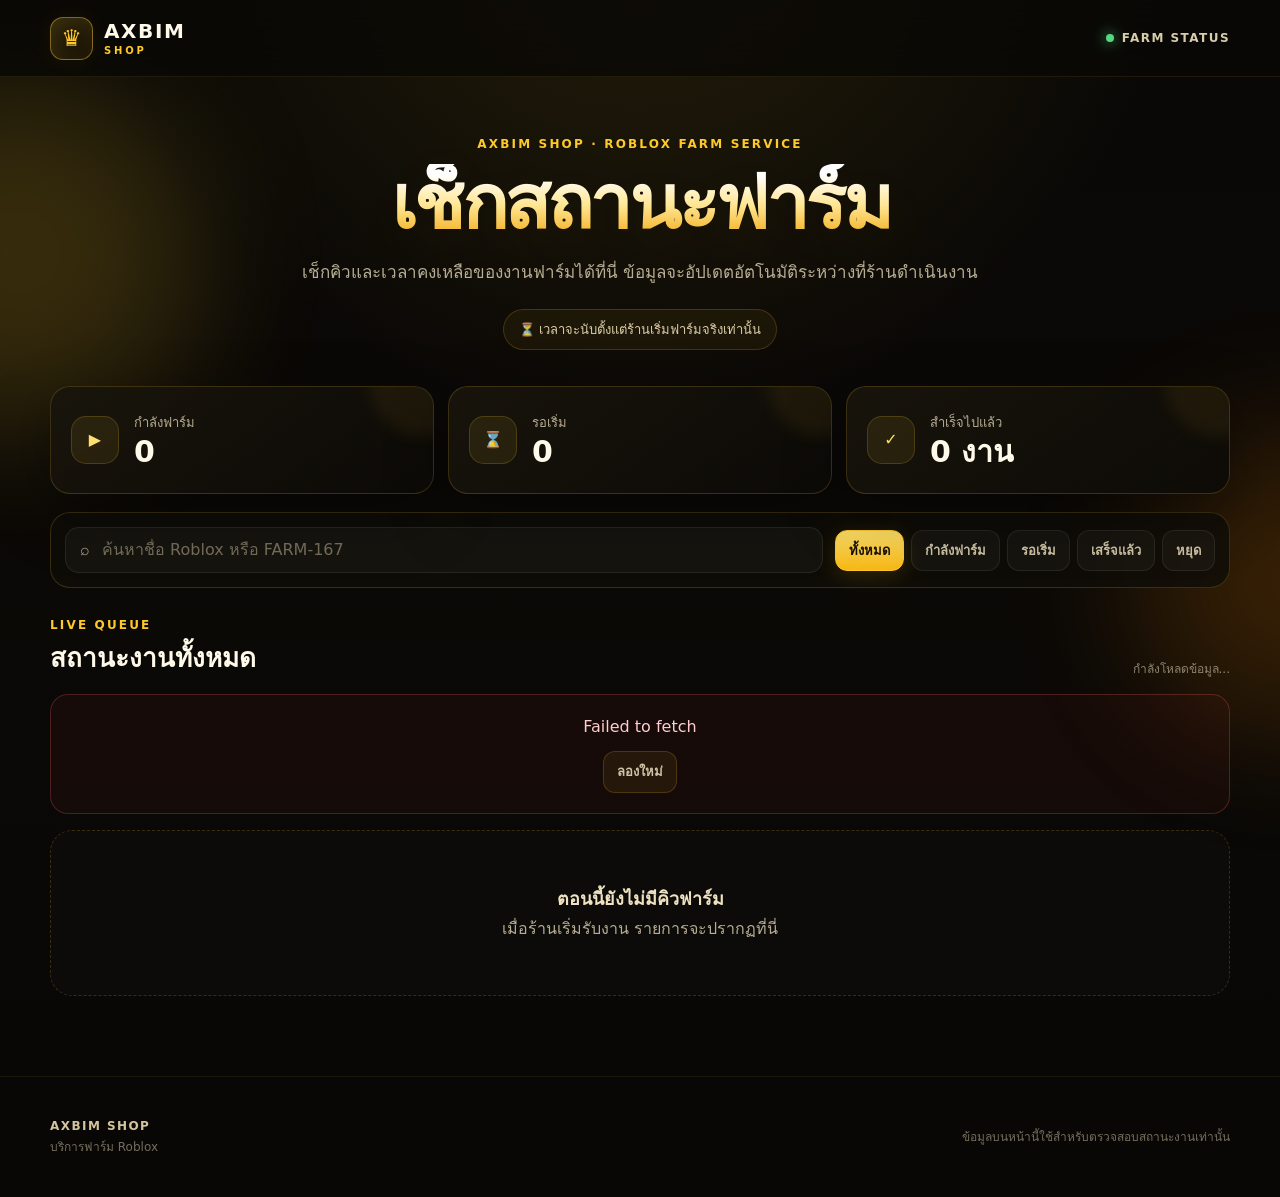
==== index.html @ c3d2c77f "Add files via upload" ====
<!doctype html>
<html lang="th">
<head>
  <meta charset="utf-8">
  <meta name="viewport" content="width=device-width, initial-scale=1">
  <meta name="theme-color" content="#090806">
  <meta name="description" content="เช็กสถานะงานฟาร์ม AXBIM SHOP แบบเรียลไทม์">
  <title>เช็กสถานะฟาร์ม | AXBIM SHOP</title>
  <link rel="stylesheet" href="./style.css">
</head>
<body>
  <div class="ambient ambient-one" aria-hidden="true"></div>
  <div class="ambient ambient-two" aria-hidden="true"></div>

  <header class="site-header">
    <div class="shell header-inner">
      <a class="brand" href="./" aria-label="AXBIM SHOP">
        <span class="brand-mark" aria-hidden="true">♛</span>
        <span class="brand-copy">
          <strong>AXBIM</strong>
          <span>SHOP</span>
        </span>
      </a>
      <div class="live-pill"><span class="live-dot" aria-hidden="true"></span> FARM STATUS</div>
    </div>
  </header>

  <main class="shell main-content">
    <section class="hero" aria-labelledby="page-title">
      <p class="eyebrow">AXBIM SHOP · ROBLOX FARM SERVICE</p>
      <h1 id="page-title">เช็กสถานะฟาร์ม</h1>
      <p class="hero-copy">เช็กคิวและเวลาคงเหลือของงานฟาร์มได้ที่นี่ ข้อมูลจะอัปเดตอัตโนมัติระหว่างที่ร้านดำเนินงาน</p>
      <div class="hero-note"><span aria-hidden="true">⏳</span> เวลาจะนับตั้งแต่ร้านเริ่มฟาร์มจริงเท่านั้น</div>
    </section>

    <section class="summary-grid" aria-label="สรุปสถานะ">
      <article class="summary-card summary-running">
        <span class="summary-icon" aria-hidden="true">▶</span>
        <div><span class="summary-label">กำลังฟาร์ม</span><strong id="running-count">0</strong></div>
      </article>
      <article class="summary-card summary-waiting">
        <span class="summary-icon" aria-hidden="true">⌛</span>
        <div><span class="summary-label">รอเริ่ม</span><strong id="waiting-count">0</strong></div>
      </article>
      <article class="summary-card summary-completed">
        <span class="summary-icon" aria-hidden="true">✓</span>
        <div><span class="summary-label">สำเร็จไปแล้ว</span><strong id="completed-count">0 งาน</strong></div>
      </article>
    </section>

    <section class="toolbar" aria-label="ค้นหาและกรองงาน">
      <label class="search-box" for="farm-search">
        <span aria-hidden="true">⌕</span>
        <input id="farm-search" type="search" autocomplete="off" placeholder="ค้นหาชื่อ Roblox หรือ FARM-167">
      </label>

      <div class="filter-row" role="group" aria-label="กรองสถานะ">
        <button class="filter-button is-active" type="button" data-filter="all">ทั้งหมด</button>
        <button class="filter-button" type="button" data-filter="running">กำลังฟาร์ม</button>
        <button class="filter-button" type="button" data-filter="waiting">รอเริ่ม</button>
        <button class="filter-button" type="button" data-filter="completed">เสร็จแล้ว</button>
        <button class="filter-button" type="button" data-filter="stopped">หยุด</button>
      </div>
    </section>

    <section class="list-section" aria-labelledby="queue-title">
      <div class="section-heading">
        <div>
          <p class="section-kicker">LIVE QUEUE</p>
          <h2 id="queue-title">สถานะงานทั้งหมด</h2>
        </div>
        <p id="last-updated" class="last-updated" aria-live="polite">กำลังโหลดข้อมูล...</p>
      </div>

      <div id="status-panel" class="status-panel" hidden>
        <p id="status-message"></p>
        <button id="retry-button" class="retry-button" type="button">ลองใหม่</button>
      </div>

      <div id="farm-list" class="farm-list" aria-live="polite" aria-busy="true"></div>
    </section>
  </main>

  <footer class="site-footer">
    <div class="shell footer-inner">
      <div><strong>AXBIM SHOP</strong><span>บริการฟาร์ม Roblox</span></div>
      <p>ข้อมูลบนหน้านี้ใช้สำหรับตรวจสอบสถานะงานเท่านั้น</p>
    </div>
  </footer>

  <script src="./config.js"></script>
  <script type="module" src="./src/app.js?v=2"></script>
</body>
</html>
---- style.css ----
:root {
  color-scheme: dark;
  --bg: #090806;
  --bg-soft: #100e09;
  --panel: rgba(20, 17, 10, 0.9);
  --panel-strong: #17130a;
  --line: rgba(255, 201, 46, 0.18);
  --line-strong: rgba(255, 205, 58, 0.45);
  --gold: #ffc928;
  --gold-2: #ffdf6d;
  --gold-deep: #bf7c00;
  --text: #fff9e9;
  --muted: #b7ad92;
  --blue: #59a8ff;
  --green: #57d681;
  --orange: #ff9d3d;
  --red: #ff6464;
  --shadow: 0 20px 60px rgba(0, 0, 0, 0.38);
  --radius: 24px;
}

* { box-sizing: border-box; }
html { scroll-behavior: smooth; }
body {
  margin: 0;
  min-height: 100vh;
  background:
    radial-gradient(circle at 50% -10%, rgba(255, 198, 32, 0.12), transparent 34rem),
    linear-gradient(180deg, #090806 0%, #0b0906 52%, #070706 100%);
  color: var(--text);
  font-family: Inter, ui-sans-serif, system-ui, -apple-system, BlinkMacSystemFont, "Segoe UI", "Noto Sans Thai", sans-serif;
  line-height: 1.5;
  overflow-x: hidden;
}

button, input { font: inherit; }
button { color: inherit; }
a { color: inherit; text-decoration: none; }

.shell {
  width: min(1180px, calc(100% - 32px));
  margin-inline: auto;
}

.ambient {
  position: fixed;
  pointer-events: none;
  filter: blur(70px);
  opacity: 0.18;
  border-radius: 999px;
  z-index: -1;
}
.ambient-one { width: 360px; height: 360px; background: #ffcc28; top: 8%; left: -160px; }
.ambient-two { width: 300px; height: 300px; background: #ff8a00; right: -160px; top: 48%; }

.site-header {
  position: sticky;
  top: 0;
  z-index: 20;
  border-bottom: 1px solid rgba(255, 211, 72, 0.09);
  background: rgba(9, 8, 6, 0.78);
  backdrop-filter: blur(18px);
}
.header-inner {
  min-height: 76px;
  display: flex;
  align-items: center;
  justify-content: space-between;
  gap: 20px;
}
.brand { display: inline-flex; align-items: center; gap: 11px; }
.brand-mark {
  width: 43px;
  height: 43px;
  display: grid;
  place-items: center;
  border: 1px solid var(--line-strong);
  border-radius: 13px;
  color: var(--gold);
  background: linear-gradient(145deg, rgba(255, 211, 62, 0.16), rgba(255, 151, 0, 0.04));
  box-shadow: inset 0 0 18px rgba(255, 201, 40, 0.08), 0 0 22px rgba(255, 201, 40, 0.06);
  font-size: 23px;
}
.brand-copy { display: grid; line-height: 1; }
.brand-copy strong { letter-spacing: 0.08em; font-size: 20px; }
.brand-copy span { color: var(--gold); font-weight: 900; letter-spacing: 0.28em; font-size: 10px; margin-top: 5px; }
.live-pill {
  display: inline-flex;
  align-items: center;
  gap: 8px;
  color: #d8cda9;
  font-size: 12px;
  letter-spacing: 0.12em;
  font-weight: 800;
}
.live-dot { width: 8px; height: 8px; border-radius: 50%; background: var(--green); box-shadow: 0 0 14px var(--green); }

.main-content { padding-block: 58px 80px; }
.hero { text-align: center; max-width: 820px; margin: 0 auto 36px; }
.eyebrow, .section-kicker {
  margin: 0 0 11px;
  color: var(--gold);
  font-weight: 900;
  letter-spacing: 0.18em;
  font-size: 12px;
}
.hero h1 {
  margin: 0;
  font-size: clamp(42px, 7vw, 76px);
  line-height: 1.03;
  letter-spacing: -0.045em;
  background: linear-gradient(180deg, #fff 14%, #ffe899 52%, #f0a70c 100%);
  -webkit-background-clip: text;
  background-clip: text;
  color: transparent;
  text-shadow: 0 16px 60px rgba(255, 190, 27, 0.08);
}
.hero-copy { max-width: 680px; margin: 18px auto 0; color: var(--muted); font-size: 17px; }
.hero-note {
  width: fit-content;
  max-width: 100%;
  margin: 23px auto 0;
  padding: 10px 15px;
  border-radius: 999px;
  border: 1px solid var(--line);
  background: rgba(255, 199, 39, 0.055);
  color: #ddcfaa;
  font-size: 13px;
}

.summary-grid { display: grid; grid-template-columns: repeat(3, 1fr); gap: 14px; margin-bottom: 18px; }
.summary-card {
  position: relative;
  overflow: hidden;
  display: flex;
  align-items: center;
  gap: 15px;
  min-height: 108px;
  padding: 20px;
  border: 1px solid var(--line);
  border-radius: 20px;
  background: linear-gradient(145deg, rgba(25, 21, 12, 0.95), rgba(13, 11, 8, 0.92));
  box-shadow: var(--shadow);
}
.summary-card::after {
  content: "";
  position: absolute;
  width: 110px;
  height: 110px;
  right: -45px;
  top: -60px;
  border-radius: 50%;
  background: var(--gold);
  opacity: 0.06;
  filter: blur(8px);
}
.summary-icon {
  flex: 0 0 auto;
  width: 48px;
  height: 48px;
  display: grid;
  place-items: center;
  border-radius: 15px;
  background: rgba(255, 208, 59, 0.08);
  border: 1px solid var(--line);
  color: var(--gold-2);
  font-weight: 900;
}
.summary-card div { display: grid; }
.summary-label { color: var(--muted); font-size: 13px; }
.summary-card strong { font-size: 30px; line-height: 1.1; margin-top: 3px; }

.toolbar {
  display: flex;
  align-items: center;
  gap: 12px;
  justify-content: space-between;
  padding: 14px;
  margin-bottom: 28px;
  border: 1px solid var(--line);
  border-radius: 20px;
  background: rgba(16, 14, 9, 0.84);
}
.search-box {
  flex: 1 1 380px;
  min-width: 220px;
  display: flex;
  align-items: center;
  gap: 10px;
  height: 46px;
  padding: 0 14px;
  border-radius: 14px;
  border: 1px solid rgba(255,255,255,0.08);
  background: rgba(255,255,255,0.035);
  color: var(--muted);
}
.search-box:focus-within { border-color: var(--line-strong); box-shadow: 0 0 0 3px rgba(255, 199, 39, 0.08); }
.search-box input { width: 100%; border: 0; outline: 0; background: transparent; color: var(--text); }
.search-box input::placeholder { color: #776f5c; }
.filter-row { display: flex; gap: 7px; flex-wrap: wrap; justify-content: flex-end; }
.filter-button, .retry-button {
  border: 1px solid rgba(255,255,255,0.08);
  background: rgba(255,255,255,0.035);
  border-radius: 12px;
  padding: 10px 13px;
  cursor: pointer;
  transition: 160ms ease;
  color: #cfc4a5;
  font-weight: 700;
  font-size: 13px;
}
.filter-button:hover, .retry-button:hover { border-color: var(--line-strong); color: #fff; }
.filter-button:focus-visible, .retry-button:focus-visible, .search-box:focus-within { outline: none; }
.filter-button:focus-visible, .retry-button:focus-visible { box-shadow: 0 0 0 3px rgba(255, 199, 39, 0.16); }
.filter-button.is-active {
  color: #171005;
  border-color: var(--gold);
  background: linear-gradient(180deg, #ffe16a, #f8b815);
  box-shadow: 0 5px 22px rgba(255, 192, 20, 0.15);
}

.section-heading { display: flex; align-items: end; justify-content: space-between; gap: 20px; margin-bottom: 16px; }
.section-heading h2 { margin: 0; font-size: 26px; }
.section-kicker { margin-bottom: 5px; }
.last-updated { margin: 0; color: #8f856e; font-size: 12px; }

.status-panel {
  margin-bottom: 16px;
  padding: 20px;
  text-align: center;
  border: 1px solid rgba(255, 100, 100, 0.24);
  border-radius: 18px;
  background: rgba(132, 34, 34, 0.09);
}
.status-panel p { margin: 0 0 12px; color: #ffcdcd; }
.retry-button { border-color: var(--line); background: rgba(255, 203, 47, 0.07); }

.farm-list { display: grid; grid-template-columns: repeat(2, minmax(0, 1fr)); gap: 14px; }
.farm-card {
  position: relative;
  overflow: hidden;
  padding: 20px;
  border: 1px solid var(--line);
  border-radius: var(--radius);
  background:
    linear-gradient(145deg, rgba(28, 23, 12, 0.94), rgba(11, 10, 8, 0.96));
  box-shadow: var(--shadow);
}
.farm-card::before {
  content: "";
  position: absolute;
  inset: 0 auto 0 0;
  width: 3px;
  background: var(--status-accent, var(--gold));
  box-shadow: 0 0 18px var(--status-accent, var(--gold));
}
.farm-card[data-display-status="running"] { --status-accent: var(--blue); }
.farm-card[data-display-status="ending"] { --status-accent: var(--orange); }
.farm-card[data-display-status="pending"] { --status-accent: var(--orange); }
.farm-card[data-display-status="waiting"] { --status-accent: var(--gold); }
.farm-card[data-display-status="completed"] { --status-accent: var(--green); }
.farm-card[data-display-status="stopped"] { --status-accent: var(--red); }

.card-top { display: flex; align-items: flex-start; justify-content: space-between; gap: 12px; }
.farm-number { color: var(--gold); font-size: 12px; font-weight: 900; letter-spacing: 0.1em; }
.roblox-name { margin: 4px 0 0; font-size: clamp(20px, 3vw, 25px); line-height: 1.18; overflow-wrap: anywhere; }
.status-badge {
  flex: 0 0 auto;
  border: 1px solid color-mix(in srgb, var(--status-accent, var(--gold)) 40%, transparent);
  background: color-mix(in srgb, var(--status-accent, var(--gold)) 10%, transparent);
  color: #fff3ca;
  border-radius: 999px;
  padding: 7px 10px;
  font-size: 11px;
  font-weight: 800;
}

.card-details { display: grid; grid-template-columns: repeat(3, minmax(0, 1fr)); gap: 10px; margin-top: 18px; }
.detail-item {
  padding: 11px 12px;
  border-radius: 14px;
  background: rgba(255,255,255,0.025);
  border: 1px solid rgba(255,255,255,0.055);
}
.detail-label { display: block; color: #817864; font-size: 10px; font-weight: 800; letter-spacing: 0.08em; margin-bottom: 5px; }
.detail-value { display: block; color: #ded4b9; font-size: 12px; font-weight: 700; overflow-wrap: anywhere; }

.countdown-wrap {
  margin-top: 13px;
  padding: 15px;
  border-radius: 16px;
  border: 1px solid rgba(255, 207, 54, 0.12);
  background: linear-gradient(90deg, rgba(255, 203, 40, 0.08), rgba(255,255,255,0.015));
}
.countdown-row { display: flex; align-items: baseline; justify-content: space-between; gap: 15px; }
.countdown-label { color: var(--muted); font-size: 12px; }
.countdown-value { font-variant-numeric: tabular-nums; color: var(--gold-2); font-size: 20px; font-weight: 900; letter-spacing: 0.02em; text-align: right; }
.progress-track { height: 5px; margin-top: 10px; border-radius: 999px; background: rgba(255,255,255,0.06); overflow: hidden; }
.progress-fill { height: 100%; width: 0; border-radius: inherit; background: linear-gradient(90deg, #eaa405, #ffe263); transition: width 600ms ease; }

.empty-state {
  grid-column: 1 / -1;
  text-align: center;
  padding: 54px 20px;
  border: 1px dashed var(--line);
  border-radius: 22px;
  color: var(--muted);
  background: rgba(255,255,255,0.015);
}
.empty-state strong { display: block; color: #eee2c0; font-size: 18px; margin-bottom: 5px; }

.loading-card { min-height: 220px; position: relative; overflow: hidden; }
.loading-card::after {
  content: "";
  position: absolute;
  inset: 0;
  background: linear-gradient(100deg, transparent 20%, rgba(255,255,255,0.05) 45%, transparent 70%);
  animation: shimmer 1.35s infinite;
}
@keyframes shimmer { from { transform: translateX(-100%); } to { transform: translateX(100%); } }

.site-footer { border-top: 1px solid rgba(255, 213, 77, 0.08); background: #080705; }
.footer-inner { min-height: 120px; display: flex; align-items: center; justify-content: space-between; gap: 18px; color: #756e5d; font-size: 12px; }
.footer-inner div { display: grid; }
.footer-inner strong { color: #d3c49d; letter-spacing: 0.12em; }
.footer-inner span { margin-top: 3px; }
.footer-inner p { margin: 0; }

@media (max-width: 820px) {
  .main-content { padding-top: 42px; }
  .summary-grid { grid-template-columns: 1fr; }
  .summary-card { min-height: 88px; }
  .toolbar { align-items: stretch; flex-direction: column; }
  .search-box { flex-basis: auto; }
  .filter-row { justify-content: flex-start; overflow-x: auto; flex-wrap: nowrap; padding-bottom: 2px; }
  .filter-button { white-space: nowrap; }
  .farm-list { grid-template-columns: 1fr; }
  .section-heading { align-items: flex-start; flex-direction: column; gap: 8px; }
}

@media (max-width: 560px) {
  .shell { width: min(100% - 22px, 1180px); }
  .header-inner { min-height: 68px; }
  .live-pill { font-size: 10px; }
  .hero h1 { font-size: 45px; }
  .hero-copy { font-size: 15px; }
  .card-top { flex-direction: column; }
  .status-badge { align-self: flex-start; }
  .card-details { grid-template-columns: 1fr; }
  .countdown-row { align-items: flex-start; flex-direction: column; gap: 4px; }
  .countdown-value { text-align: left; }
  .footer-inner { align-items: flex-start; flex-direction: column; justify-content: center; }
}

@media (prefers-reduced-motion: reduce) {
  *, *::before, *::after { scroll-behavior: auto !important; animation-duration: 0.01ms !important; animation-iteration-count: 1 !important; transition-duration: 0.01ms !important; }
}
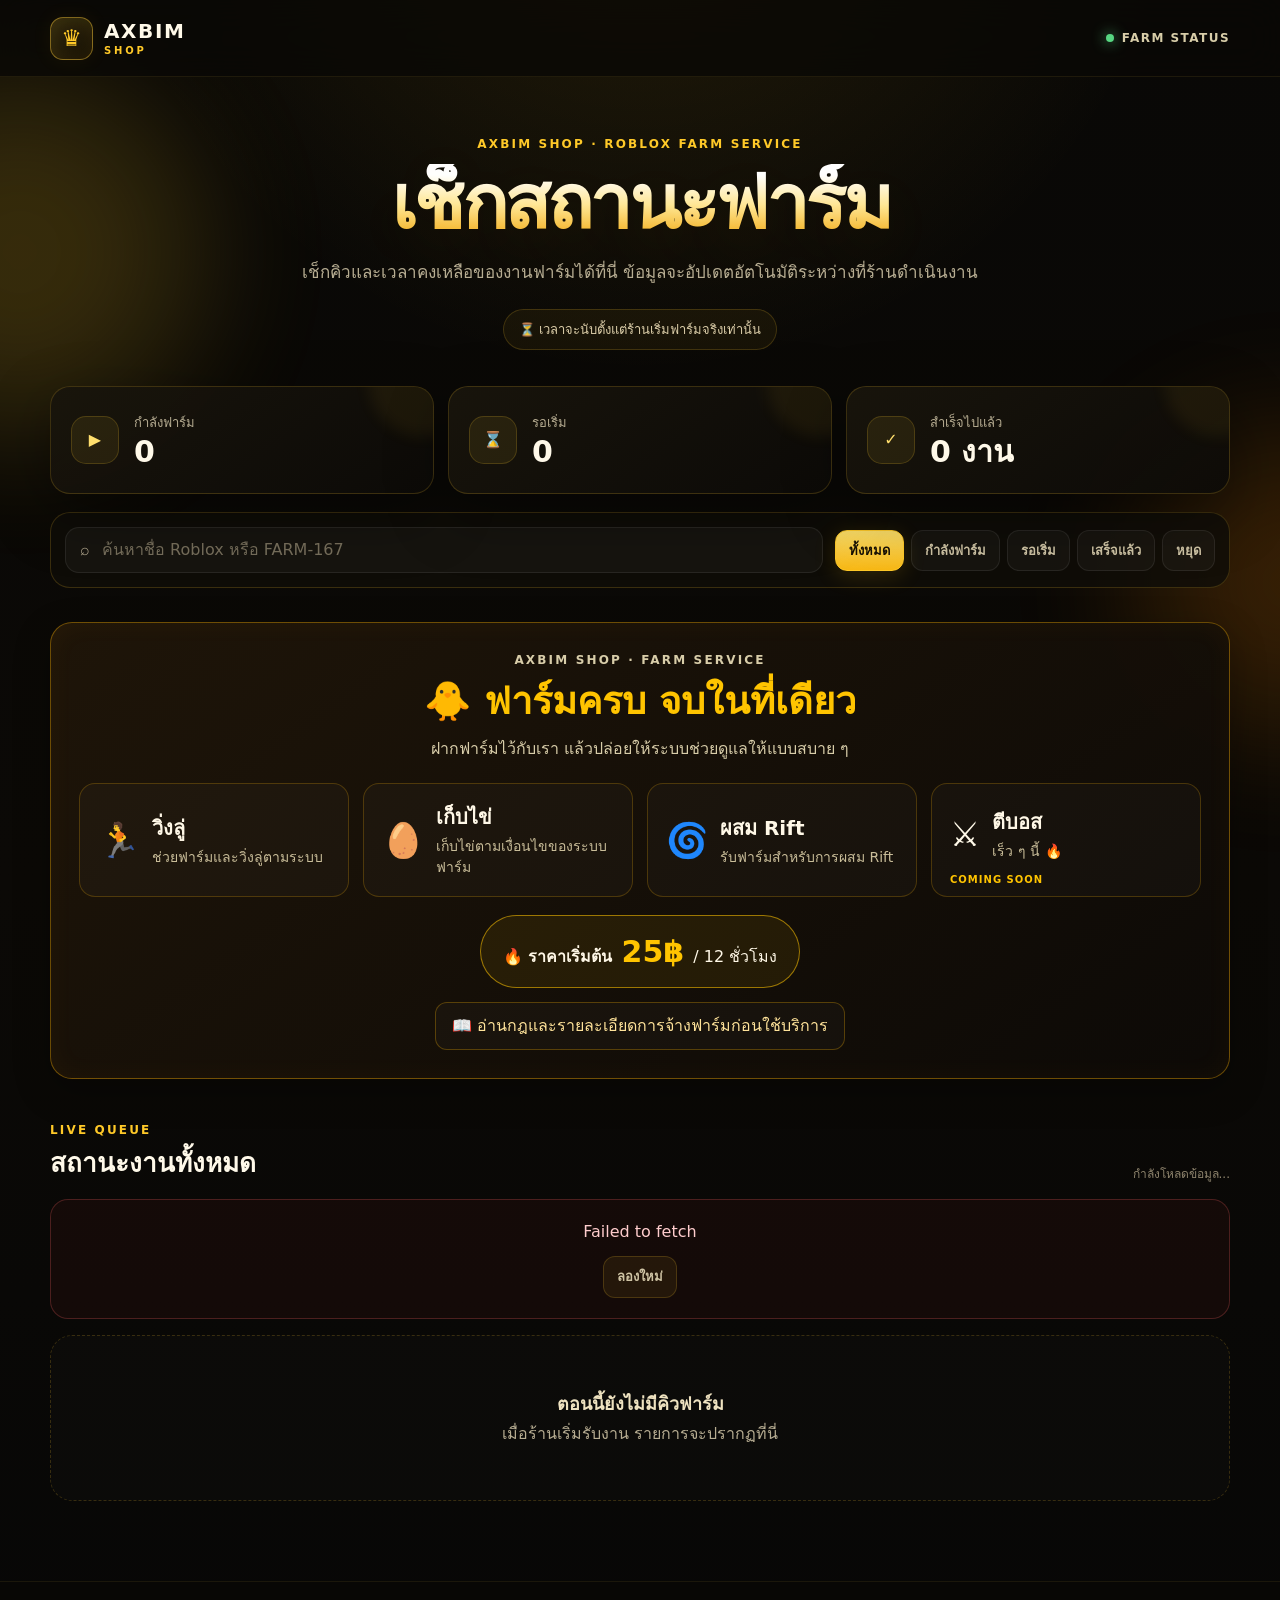
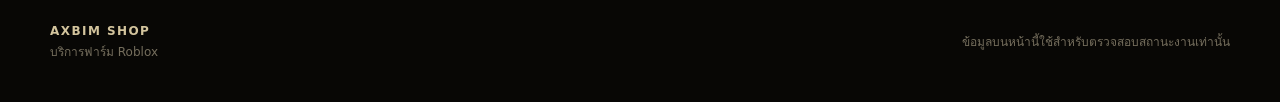
==== commit 15480492: "Add files via upload" ====
--- a/index.html
+++ b/index.html
@@ -7,6 +7,84 @@
   <meta name="description" content="เช็กสถานะงานฟาร์ม AXBIM SHOP แบบเรียลไทม์">
   <title>เช็กสถานะฟาร์ม | AXBIM SHOP</title>
   <link rel="stylesheet" href="./style.css">
+
+<style>
+.service-section{
+  margin:34px 0 42px;
+  padding:28px;
+  border:1px solid rgba(255,180,0,.38);
+  border-radius:22px;
+  background:linear-gradient(145deg,rgba(32,22,9,.94),rgba(13,10,7,.96));
+  box-shadow:0 12px 36px rgba(0,0,0,.28),inset 0 0 28px rgba(255,170,0,.045);
+}
+.service-heading{text-align:center;margin-bottom:22px}
+.service-heading h2{
+  margin:4px 0 7px;
+  color:#ffc400;
+  font-size:clamp(26px,4vw,38px);
+}
+.service-heading p{margin:0;color:#d8cda9}
+.service-grid{
+  display:grid;
+  grid-template-columns:repeat(4,minmax(0,1fr));
+  gap:14px;
+}
+.service-card{
+  position:relative;
+  display:flex;
+  align-items:center;
+  gap:12px;
+  min-height:108px;
+  padding:18px;
+  border:1px solid rgba(255,184,0,.22);
+  border-radius:16px;
+  background:rgba(255,255,255,.025);
+}
+.service-icon{font-size:34px;flex:0 0 auto}
+.service-card h3{margin:0 0 4px;color:#fff8e7;font-size:20px}
+.service-card p{margin:0;color:#c9bd99;font-size:14px;line-height:1.5}
+.service-coming{padding-bottom:29px}
+.coming-badge{
+  position:absolute;left:18px;bottom:9px;
+  font-size:10px;font-weight:900;letter-spacing:1px;color:#ffc400;
+}
+.price-banner{
+  margin:18px auto 0;
+  width:fit-content;
+  max-width:100%;
+  padding:13px 22px;
+  border:1px solid rgba(255,196,0,.55);
+  border-radius:999px;
+  background:rgba(255,196,0,.08);
+  color:#fff8e7;
+  text-align:center;
+}
+.price-banner strong{font-size:30px;color:#ffc400;margin:0 4px}
+.price-label{font-weight:800}
+.rules-link{
+  display:block;
+  width:fit-content;
+  max-width:100%;
+  margin:14px auto 0;
+  padding:11px 16px;
+  border:1px solid rgba(255,184,0,.28);
+  border-radius:12px;
+  color:#ffe39a;
+  text-decoration:none;
+  text-align:center;
+  background:rgba(255,255,255,.025);
+}
+.rules-link:hover{border-color:#ffc400;color:#ffc400}
+@media(max-width:820px){
+  .service-grid{grid-template-columns:repeat(2,minmax(0,1fr))}
+}
+@media(max-width:520px){
+  .service-section{padding:20px 15px}
+  .service-grid{grid-template-columns:1fr}
+  .price-banner{border-radius:16px}
+}
+</style>
+
 </head>
 <body>
   <div class="ambient ambient-one" aria-hidden="true"></div>
@@ -63,6 +141,60 @@
       </div>
     </section>
 
+
+    <section class="service-section" aria-labelledby="service-title">
+      <div class="service-heading">
+        <p class="section-kicker">AXBIM SHOP · FARM SERVICE</p>
+        <h2 id="service-title">🐥 ฟาร์มครบ จบในที่เดียว</h2>
+        <p>ฝากฟาร์มไว้กับเรา แล้วปล่อยให้ระบบช่วยดูแลให้แบบสบาย ๆ</p>
+      </div>
+
+      <div class="service-grid">
+        <article class="service-card">
+          <div class="service-icon">🏃</div>
+          <div>
+            <h3>วิ่งลู่</h3>
+            <p>ช่วยฟาร์มและวิ่งลู่ตามระบบ</p>
+          </div>
+        </article>
+
+        <article class="service-card">
+          <div class="service-icon">🥚</div>
+          <div>
+            <h3>เก็บไข่</h3>
+            <p>เก็บไข่ตามเงื่อนไขของระบบฟาร์ม</p>
+          </div>
+        </article>
+
+        <article class="service-card">
+          <div class="service-icon">🌀</div>
+          <div>
+            <h3>ผสม Rift</h3>
+            <p>รับฟาร์มสำหรับการผสม Rift</p>
+          </div>
+        </article>
+
+        <article class="service-card service-coming">
+          <div class="service-icon">⚔️</div>
+          <div>
+            <h3>ตีบอส</h3>
+            <p>เร็ว ๆ นี้ 🔥</p>
+          </div>
+          <span class="coming-badge">COMING SOON</span>
+        </article>
+      </div>
+
+      <div class="price-banner">
+        <span class="price-label">🔥 ราคาเริ่มต้น</span>
+        <strong>25฿</strong>
+        <span> / 12 ชั่วโมง</span>
+      </div>
+
+      <a class="rules-link" href="./rules.html">
+        📖 อ่านกฎและรายละเอียดการจ้างฟาร์มก่อนใช้บริการ
+      </a>
+    </section>
+
     <section class="list-section" aria-labelledby="queue-title">
       <div class="section-heading">
         <div>
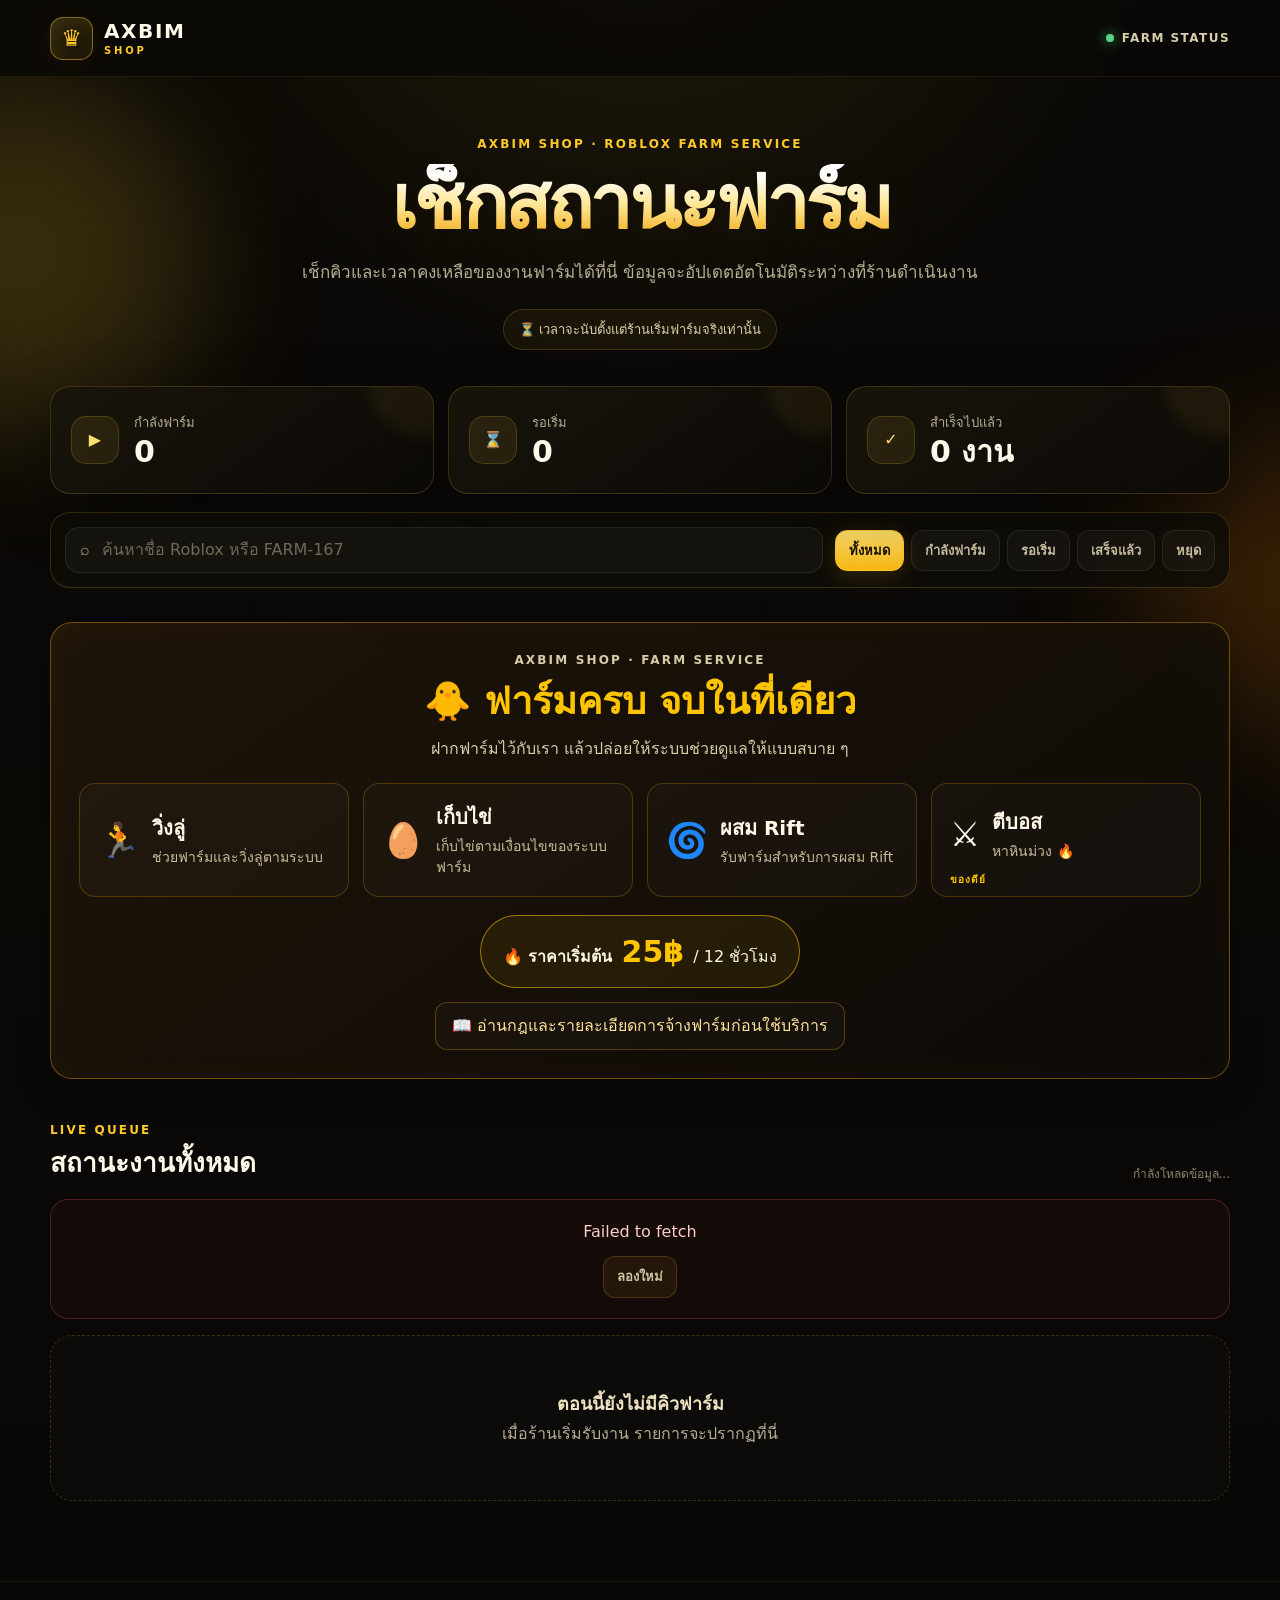
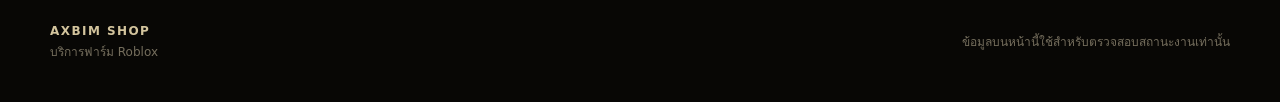
==== commit 19b15f45: "Update index.html" ====
--- a/index.html
+++ b/index.html
@@ -178,9 +178,9 @@
           <div class="service-icon">⚔️</div>
           <div>
             <h3>ตีบอส</h3>
-            <p>เร็ว ๆ นี้ 🔥</p>
-          </div>
-          <span class="coming-badge">COMING SOON</span>
+            <p>หาหินม่วง 🔥</p>
+          </div>
+          <span class="coming-badge">ของดีย์</span>
         </article>
       </div>
 
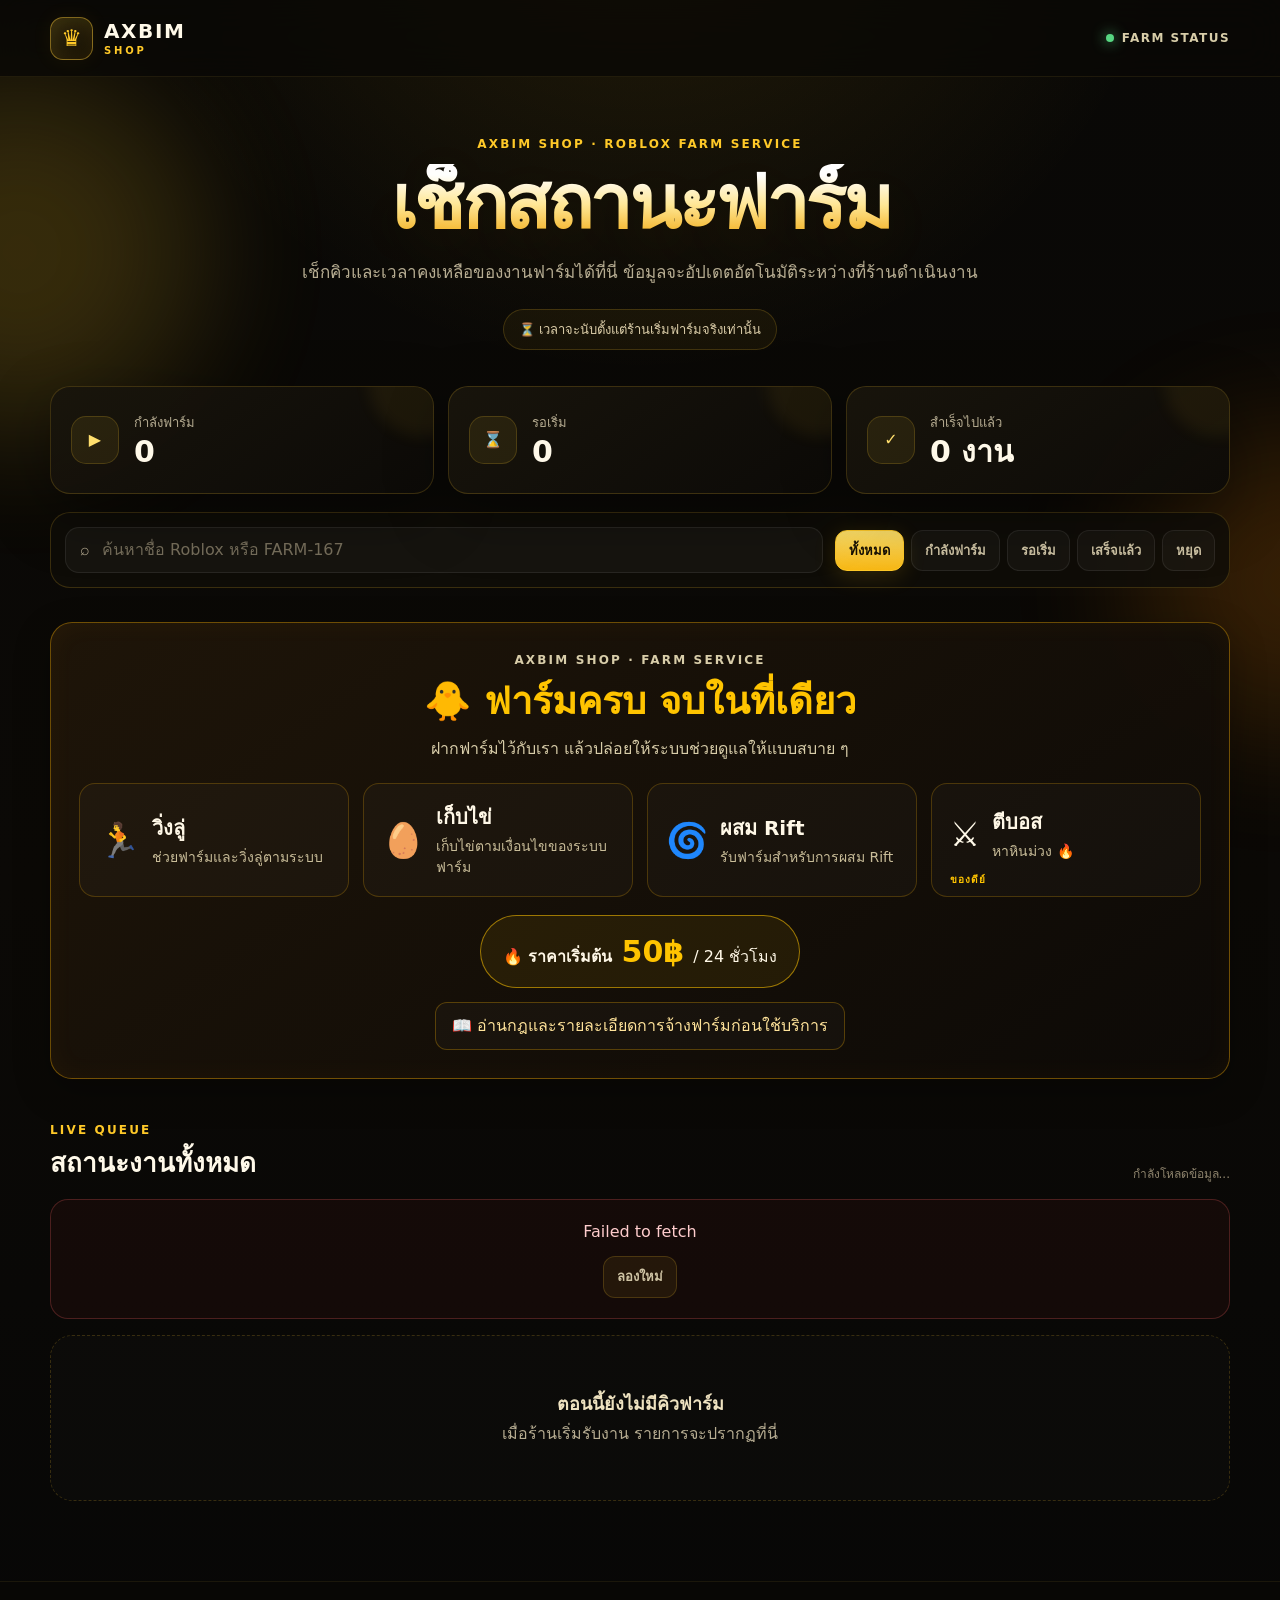
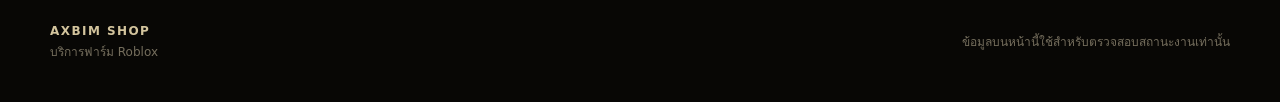
==== commit 2bb53a07: "Update index.html" ====
--- a/index.html
+++ b/index.html
@@ -186,8 +186,8 @@
 
       <div class="price-banner">
         <span class="price-label">🔥 ราคาเริ่มต้น</span>
-        <strong>25฿</strong>
-        <span> / 12 ชั่วโมง</span>
+        <strong>50฿</strong>
+        <span> / 24 ชั่วโมง</span>
       </div>
 
       <a class="rules-link" href="./rules.html">
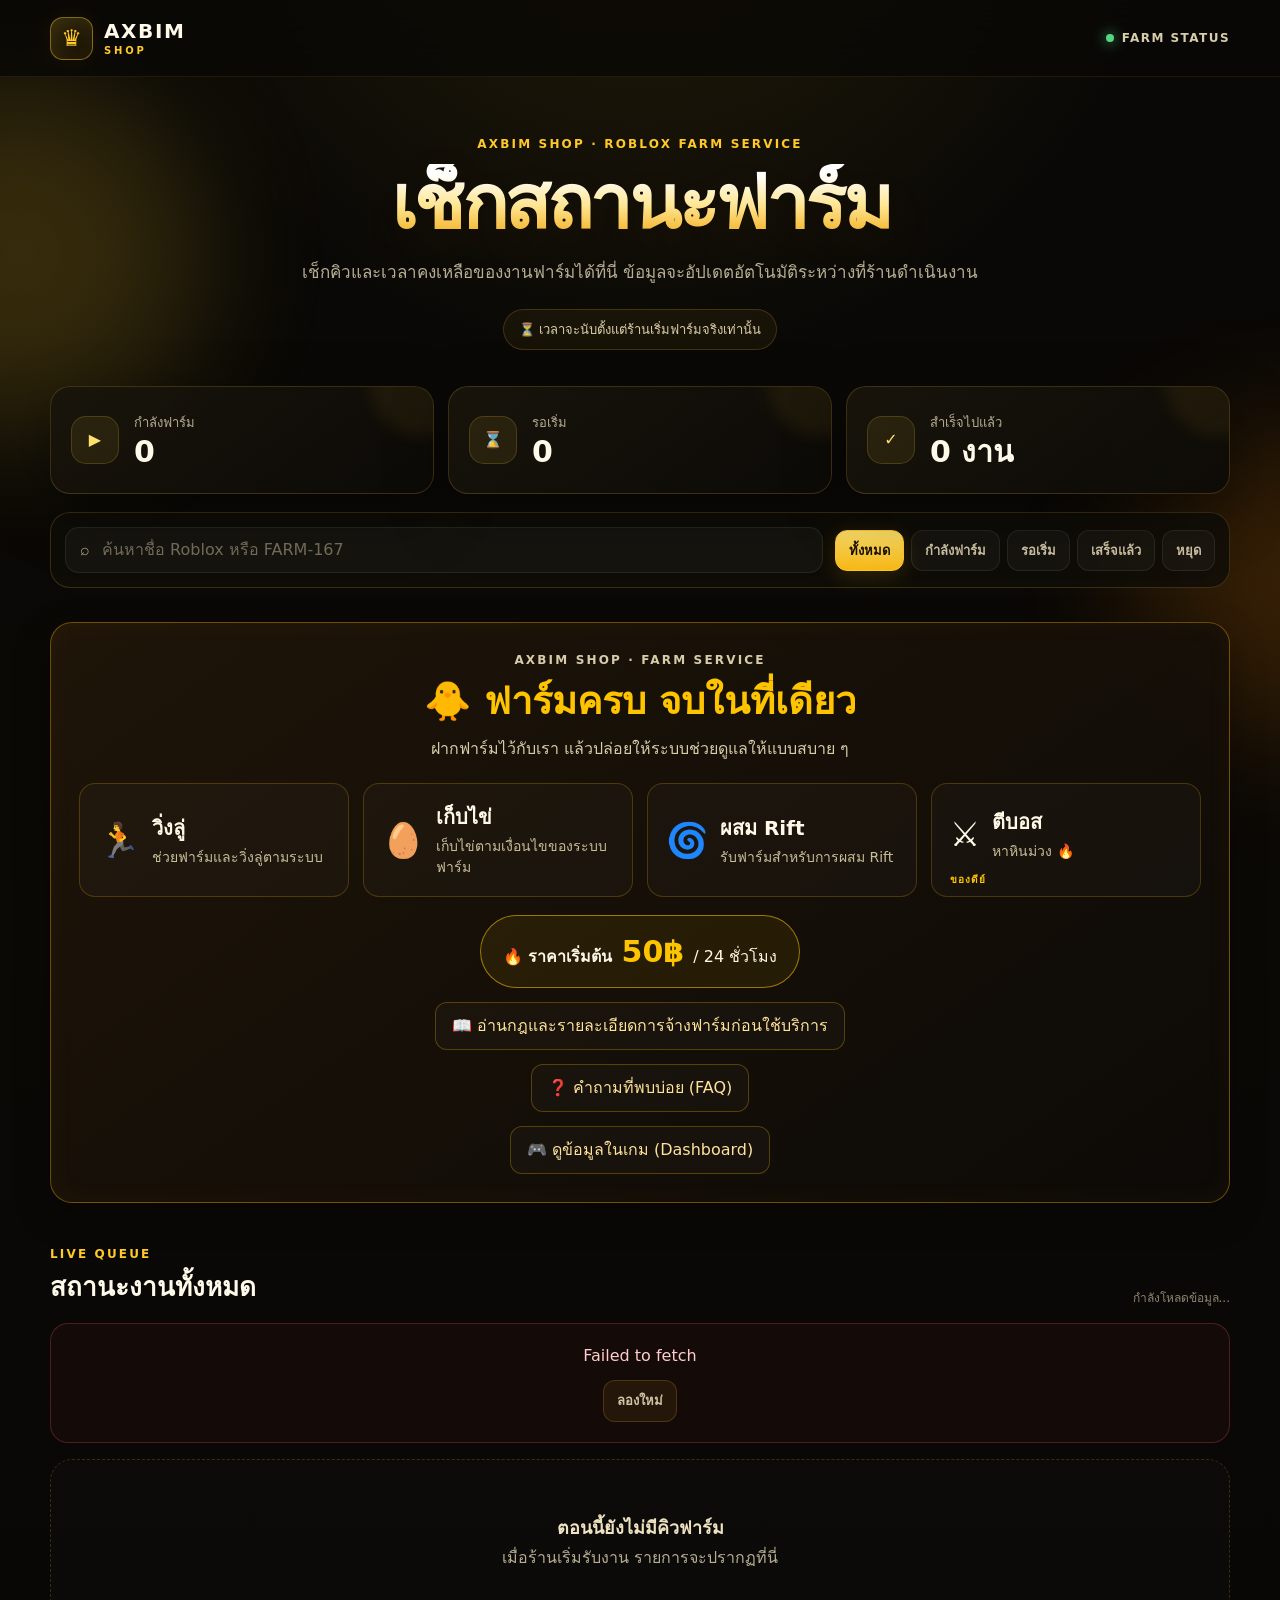
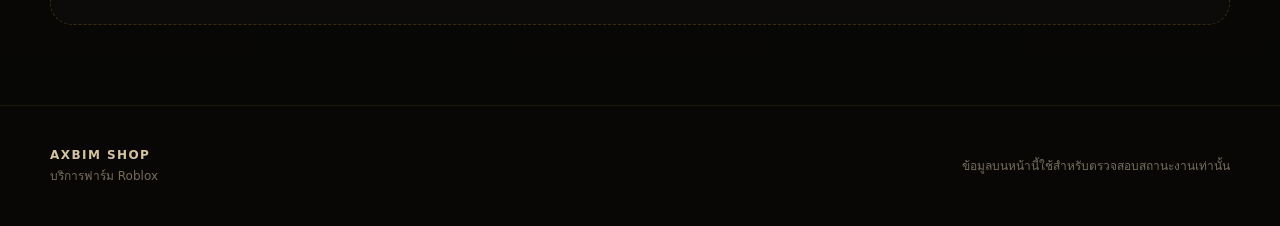
==== commit 93c1faee: "Update index.html" ====
--- a/index.html
+++ b/index.html
@@ -193,6 +193,14 @@
       <a class="rules-link" href="./rules.html">
         📖 อ่านกฎและรายละเอียดการจ้างฟาร์มก่อนใช้บริการ
       </a>
+
+      <a class="rules-link" href="./faq.html">
+        ❓ คำถามที่พบบ่อย (FAQ)
+      </a>
+
+      <a class="rules-link" href="https://ducky.host/" target="_blank">
+        🎮 ดูข้อมูลในเกม (Dashboard)
+      </a>
     </section>
 
     <section class="list-section" aria-labelledby="queue-title">
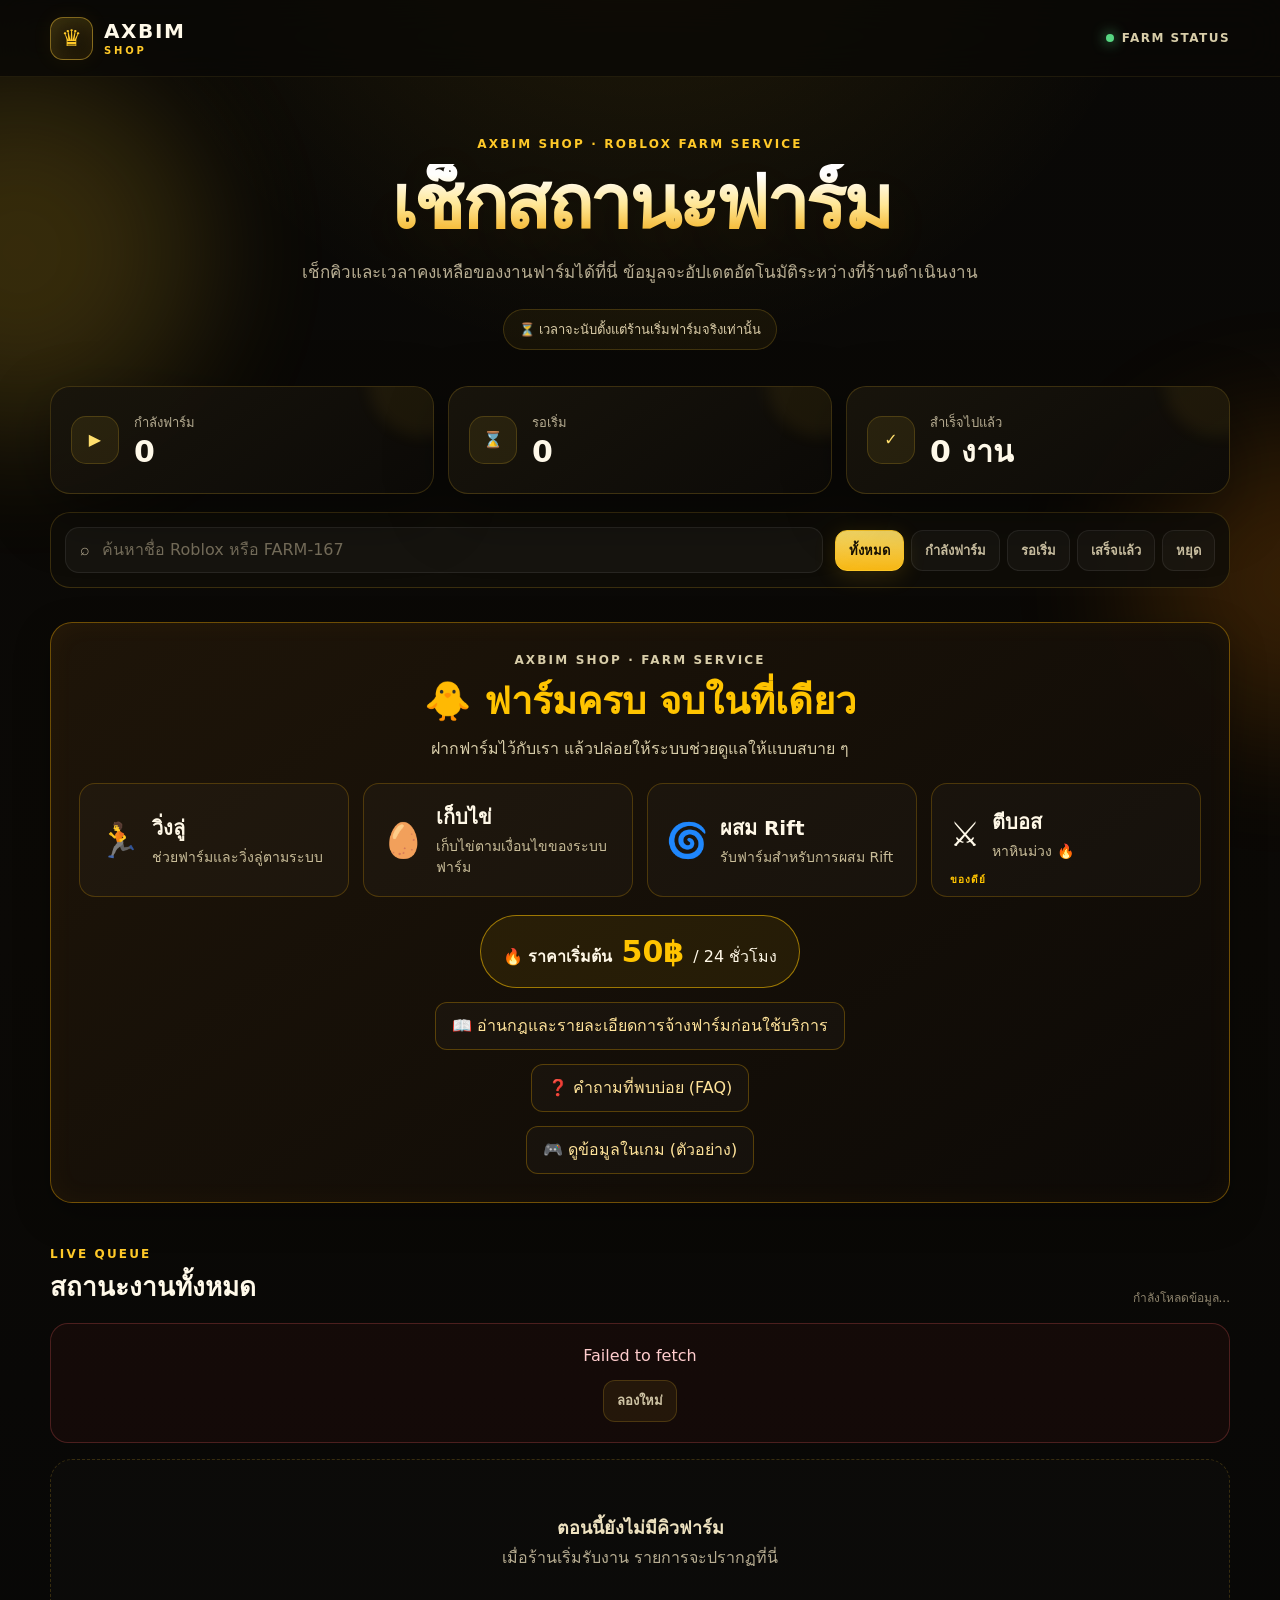
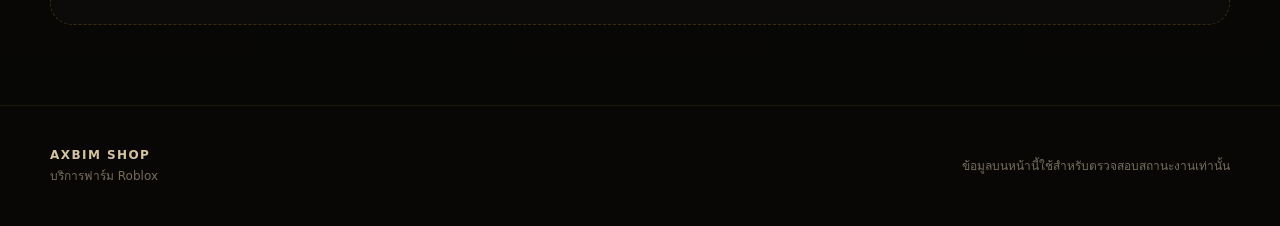
==== commit 5c91d182: "Update index.html" ====
--- a/index.html
+++ b/index.html
@@ -198,8 +198,8 @@
         ❓ คำถามที่พบบ่อย (FAQ)
       </a>
 
-      <a class="rules-link" href="https://ducky.host/" target="_blank">
-        🎮 ดูข้อมูลในเกม (Dashboard)
+      <a class="rules-link" href="https://ducky.host/share/zxr0sd" target="_blank">
+        🎮 ดูข้อมูลในเกม (ตัวอย่าง)
       </a>
     </section>
 
